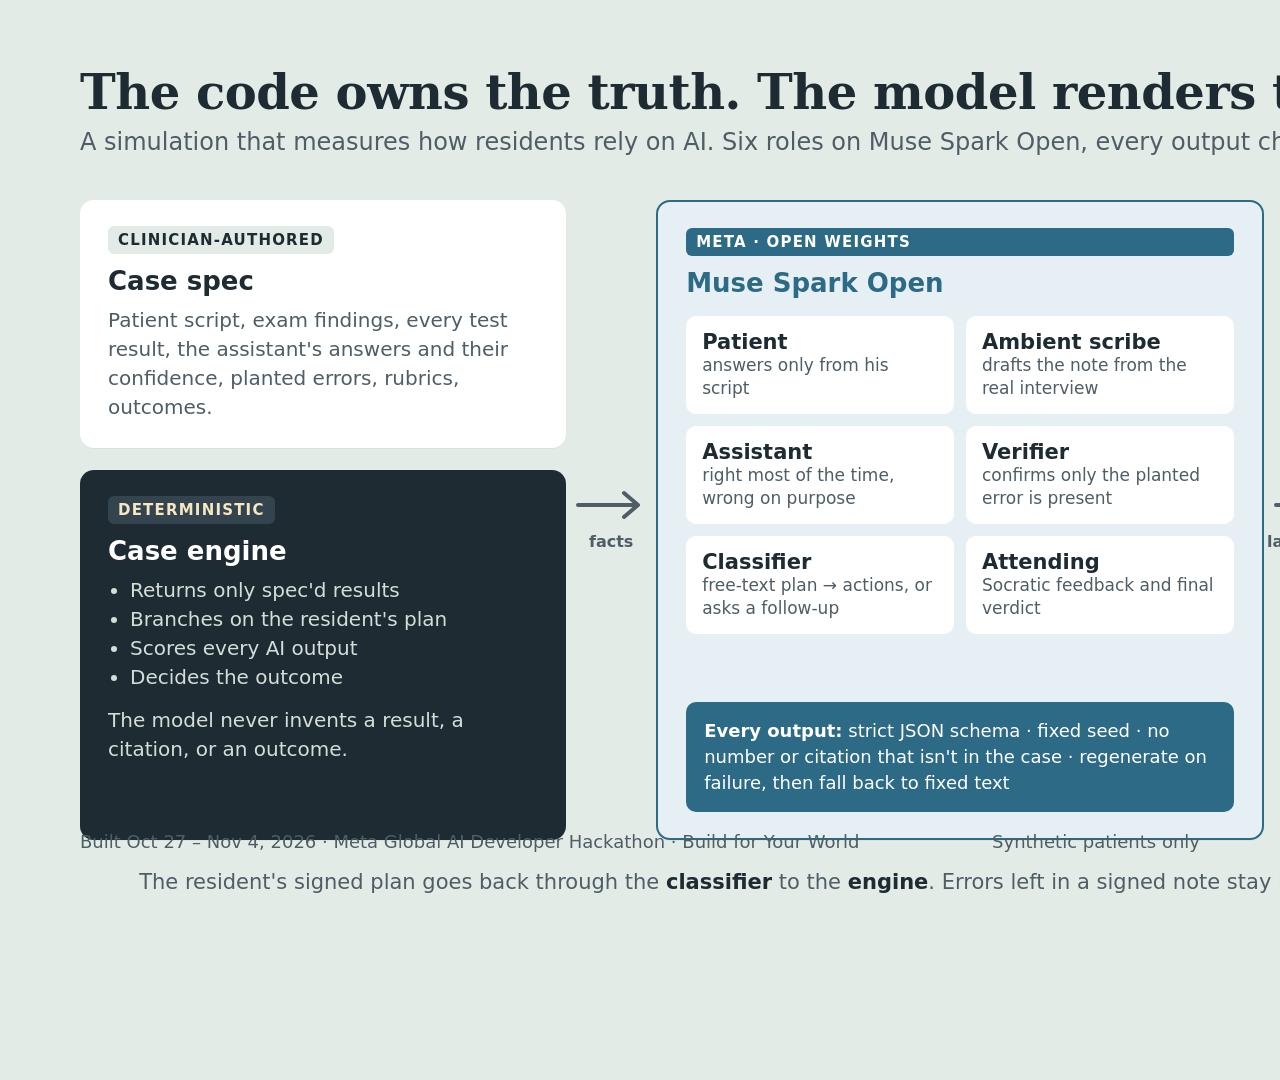
==== docs/architecture.html @ a253ab67 "Architecture graphic (1920x1080, for the video and README) Co-Authored-By: Claude Opus 5.5 <noreply@" ====
<!DOCTYPE html>
<html lang="en"><head><meta charset="utf-8"><title>Calibrate architecture</title>
<style>
  :root { --ink:#1E2B33; --ink2:#4E5D66; --drape:#E3EBE6; --paper:#fff; --ai:#2D6A86; --aiw:#E6F0F4;
          --god:#1C2142; --god2:#2A3060; --gold:#E9C77B; --gold2:#F6E7C2; --good:#2F7D4F; }
  * { box-sizing: border-box; margin: 0; }
  body { width: 1920px; height: 1080px; background: var(--drape); color: var(--ink);
         font-family: "Public Sans", "Inter", "DejaVu Sans", system-ui, sans-serif; padding: 64px 80px; }
  h1 { font-family: "Newsreader", Georgia, "DejaVu Serif", serif; font-weight: 600; font-size: 48px; letter-spacing: -.01em; }
  .sub { font-size: 24px; color: var(--ink2); margin-top: 8px; }
  .row { display: grid; grid-template-columns: 1fr 90px 1.25fr 90px 1fr; align-items: stretch; margin-top: 44px; height: 640px; }
  .col { display: flex; flex-direction: column; gap: 22px; }
  .box { background: var(--paper); border-radius: 14px; padding: 26px 28px; box-shadow: 0 1px 0 rgba(0,0,0,.04); }
  .box h2 { font-size: 26px; font-weight: 700; margin-bottom: 10px; }
  .box p, .box li { font-size: 20px; line-height: 1.45; color: var(--ink2); }
  .box ul { padding-left: 22px; }
  .truth { background: var(--ink); color: #fff; flex: 1; }
  .truth h2 { color: #fff; } .truth p, .truth li { color: #D5DDD9; }
  .tag { display: inline-block; font-size: 15px; font-weight: 700; letter-spacing: .08em; text-transform: uppercase;
         padding: 5px 10px; border-radius: 6px; margin-bottom: 12px; }
  .tag.h { background: var(--drape); color: var(--ink); } .tag.d { background: #33444F; color: var(--gold2); }
  .tag.m { background: var(--ai); color: #fff; } .tag.r { background: var(--gold); color: var(--god); }
  .muse { background: var(--aiw); border: 2px solid var(--ai); flex: 1; display: flex; flex-direction: column; }
  .muse h2 { color: var(--ai); }
  .roles { display: grid; grid-template-columns: 1fr 1fr; gap: 12px; margin-top: 8px; }
  .role { background: var(--paper); border-radius: 10px; padding: 14px 16px; }
  .role b { display: block; font-size: 21px; color: var(--ink); }
  .role span { font-size: 17px; color: var(--ink2); line-height: 1.35; }
  .guard { margin-top: auto; background: var(--ai); color: #fff; border-radius: 10px; padding: 16px 18px; font-size: 18px; line-height: 1.45; }
  .guard b { color: #fff; }
  .out { background: var(--god); color: var(--gold2); flex: 1; }
  .out h2 { color: var(--gold); } .out p, .out li { color: var(--gold2); }
  .grid2 { display: grid; grid-template-columns: 1fr 1fr; gap: 8px; margin-top: 14px; }
  .grid2 div { border: 1.5px solid; border-radius: 8px; padding: 10px 12px; font-size: 16px; font-weight: 600; }
  .g { border-color: #6FBF8B !important; } .b { border-color: #E07A6E !important; }
  .arrow { display: flex; flex-direction: column; align-items: center; justify-content: center; gap: 10px; color: var(--ink2); }
  .arrow svg { width: 70px; height: 34px; }
  .arrow small { font-size: 16px; font-weight: 600; text-align: center; line-height: 1.25; }
  .loop { margin-top: 30px; text-align: center; font-size: 21px; color: var(--ink2); }
  .loop b { color: var(--ink); }
  .foot { position: absolute; left: 80px; right: 80px; bottom: 48px; display: flex; justify-content: space-between; font-size: 18px; color: var(--ink2); }
</style></head>
<body>
  <h1>The code owns the truth. The model renders the language.</h1>
  <p class="sub">A simulation that measures how residents rely on AI. Six roles on Muse Spark Open, every output checked before the resident sees it.</p>

  <div class="row">
    <div class="col">
      <div class="box"><span class="tag h">Clinician-authored</span><h2>Case spec</h2>
        <p>Patient script, exam findings, every test result, the assistant's answers and their confidence, planted errors, rubrics, outcomes.</p></div>
      <div class="box truth"><span class="tag d">Deterministic</span><h2>Case engine</h2>
        <ul><li>Returns only spec'd results</li><li>Branches on the resident's plan</li><li>Scores every AI output</li><li>Decides the outcome</li></ul>
        <p style="margin-top:14px">The model never invents a result, a citation, or an outcome.</p></div>
    </div>

    <div class="arrow"><svg viewBox="0 0 70 34"><path d="M2 17h58M48 5l14 12-14 12" fill="none" stroke="currentColor" stroke-width="4" stroke-linecap="round" stroke-linejoin="round"/></svg><small>facts</small></div>

    <div class="col">
      <div class="box muse"><span class="tag m">Meta · open weights</span><h2>Muse Spark Open</h2>
        <div class="roles">
          <div class="role"><b>Patient</b><span>answers only from his script</span></div>
          <div class="role"><b>Ambient scribe</b><span>drafts the note from the real interview</span></div>
          <div class="role"><b>Assistant</b><span>right most of the time, wrong on purpose</span></div>
          <div class="role"><b>Verifier</b><span>confirms only the planted error is present</span></div>
          <div class="role"><b>Classifier</b><span>free-text plan → actions, or asks a follow-up</span></div>
          <div class="role"><b>Attending</b><span>Socratic feedback and final verdict</span></div>
        </div>
        <div class="guard"><b>Every output:</b> strict JSON schema · fixed seed · no number or citation that isn't in the case · regenerate on failure, then fall back to fixed text</div>
      </div>
    </div>

    <div class="arrow"><svg viewBox="0 0 70 34"><path d="M2 17h58M48 5l14 12-14 12" fill="none" stroke="currentColor" stroke-width="4" stroke-linecap="round" stroke-linejoin="round"/></svg><small>language</small></div>

    <div class="col">
      <div class="box"><span class="tag h">Resident</span><h2>Works the case</h2>
        <p>Interviews, examines, orders tests, asks the assistant or doesn't, opens alerts or doesn't, corrects and signs notes.</p></div>
      <div class="box out"><span class="tag r">Measured</span><h2>Calibration profile</h2>
        <div class="grid2"><div class="g">Appropriate reliance</div><div class="b">Reflexive dismissal</div>
          <div class="b">Overreliance</div><div class="g">Appropriate override</div></div>
        <p style="margin-top:14px">Plus outcome, per-decision verdicts, and a faculty view comparing residents.</p></div>
    </div>
  </div>

  <p class="loop">The resident's signed plan goes back through the <b>classifier</b> to the <b>engine</b>. Errors left in a signed note stay in the chart, and the assistant reads them later.</p>

  <div class="foot"><span>Built Oct 27 – Nov 4, 2026 · Meta Global AI Developer Hackathon · Build for Your World</span><span>Synthetic patients only</span></div>
</body></html>
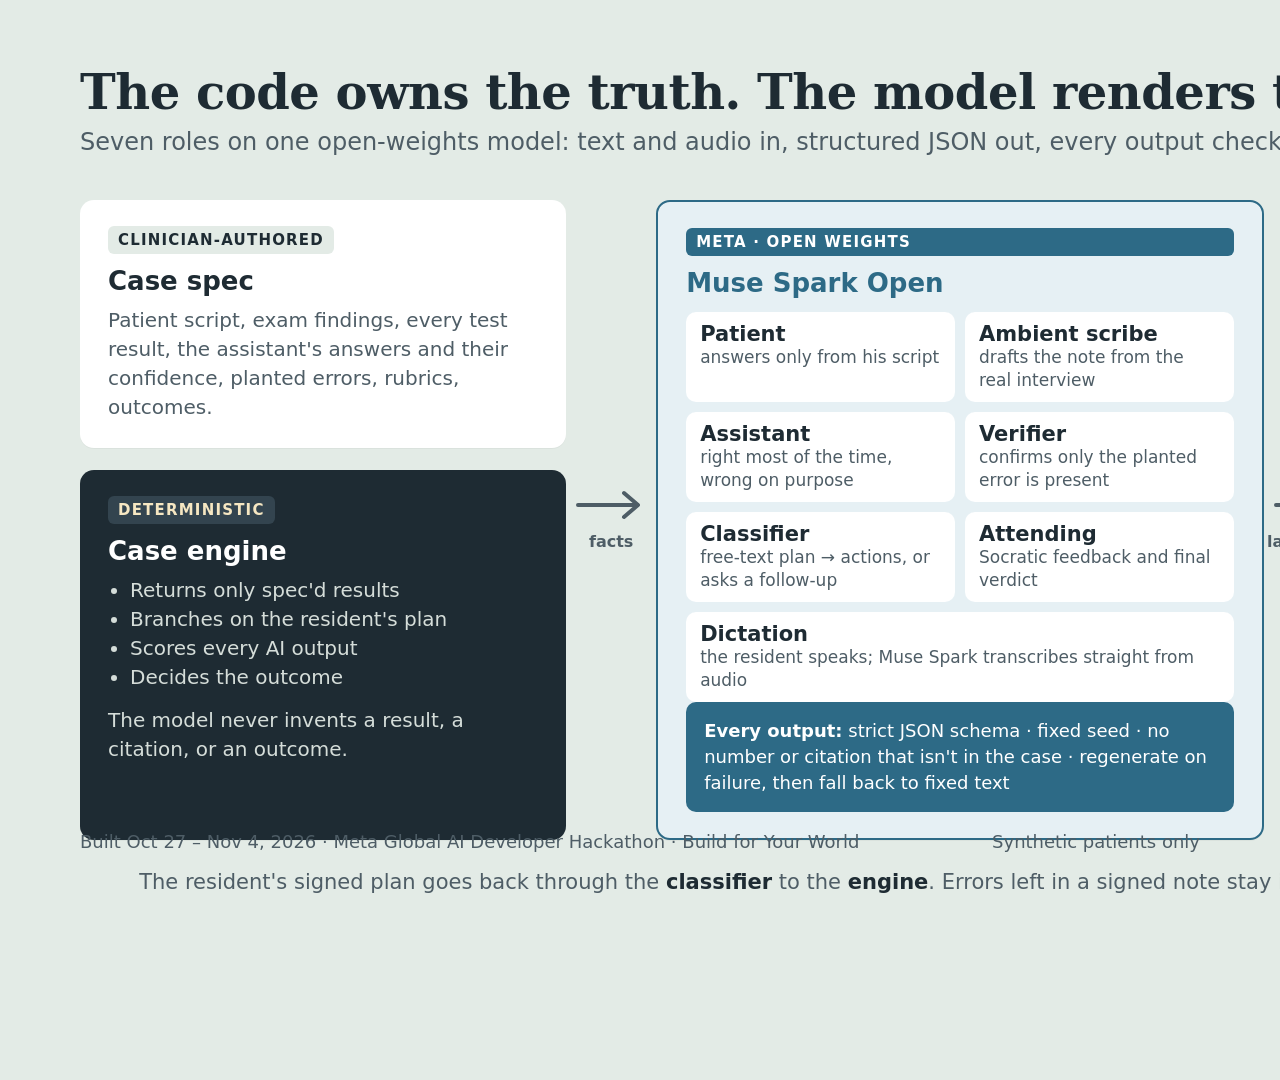
==== commit 28f01934: "Dictation: mic on every input; Muse Spark Open transcribes the resident's speech from audio (input_a" ====
--- a/docs/architecture.html
+++ b/docs/architecture.html
@@ -22,8 +22,8 @@
   .tag.m { background: var(--ai); color: #fff; } .tag.r { background: var(--gold); color: var(--god); }
   .muse { background: var(--aiw); border: 2px solid var(--ai); flex: 1; display: flex; flex-direction: column; }
   .muse h2 { color: var(--ai); }
-  .roles { display: grid; grid-template-columns: 1fr 1fr; gap: 12px; margin-top: 8px; }
-  .role { background: var(--paper); border-radius: 10px; padding: 14px 16px; }
+  .roles { display: grid; grid-template-columns: 1fr 1fr; gap: 10px; margin-top: 4px; }
+  .role { background: var(--paper); border-radius: 10px; padding: 10px 14px; }
   .role b { display: block; font-size: 21px; color: var(--ink); }
   .role span { font-size: 17px; color: var(--ink2); line-height: 1.35; }
   .guard { margin-top: auto; background: var(--ai); color: #fff; border-radius: 10px; padding: 16px 18px; font-size: 18px; line-height: 1.45; }
@@ -42,7 +42,7 @@
 </style></head>
 <body>
   <h1>The code owns the truth. The model renders the language.</h1>
-  <p class="sub">A simulation that measures how residents rely on AI. Six roles on Muse Spark Open, every output checked before the resident sees it.</p>
+  <p class="sub">Seven roles on one open-weights model: text and audio in, structured JSON out, every output checked.</p>
 
   <div class="row">
     <div class="col">
@@ -64,6 +64,7 @@
           <div class="role"><b>Verifier</b><span>confirms only the planted error is present</span></div>
           <div class="role"><b>Classifier</b><span>free-text plan → actions, or asks a follow-up</span></div>
           <div class="role"><b>Attending</b><span>Socratic feedback and final verdict</span></div>
+          <div class="role" style="grid-column: span 2"><b>Dictation</b><span>the resident speaks; Muse Spark transcribes straight from audio</span></div>
         </div>
         <div class="guard"><b>Every output:</b> strict JSON schema · fixed seed · no number or citation that isn't in the case · regenerate on failure, then fall back to fixed text</div>
       </div>
